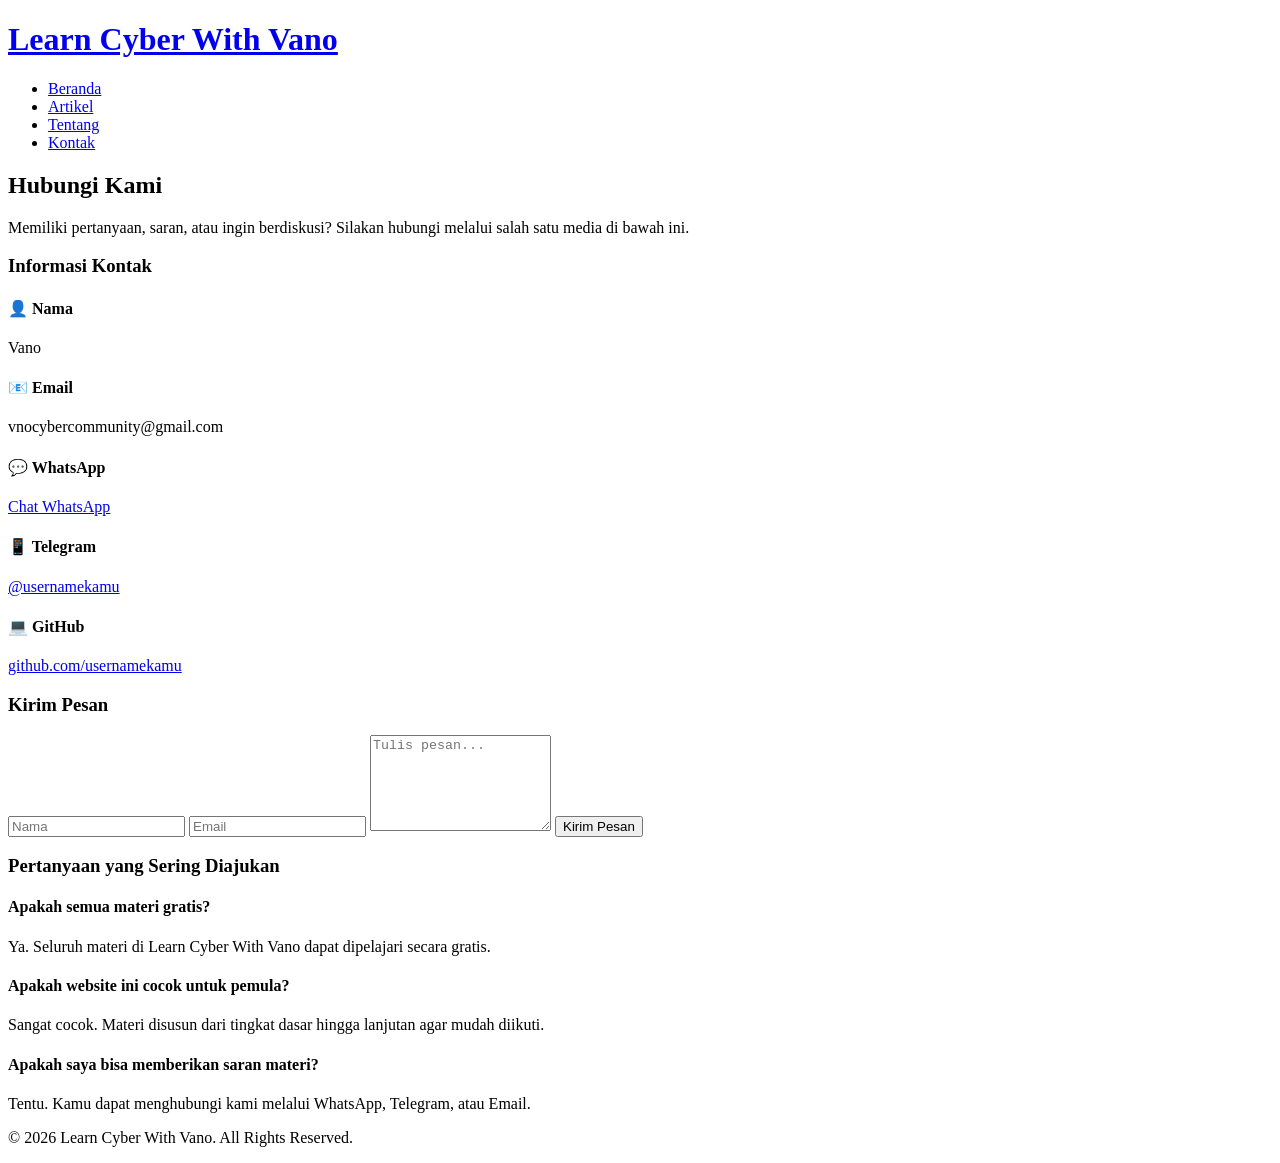
==== contact.html @ 77b37b09 "Create contact.html for user inquiries Added a contact page with information and a form for users to" ====
<!DOCTYPE html>
<html lang="id">

<head>

    <meta charset="UTF-8">

    <meta name="viewport" content="width=device-width, initial-scale=1.0">

    <title>Kontak | Learn Cyber With Vano</title>

    <meta name="description"
        content="Hubungi Learn Cyber With Vano melalui WhatsApp, Telegram, Email, atau GitHub.">

    <link rel="stylesheet" href="assets/css/style.css">

</head>

<body>

    <!-- Header -->

    <header>

        <div class="container">

            <div class="logo">

                <a href="index.html">

                    <h1>Learn Cyber With Vano</h1>

                </a>

            </div>

            <nav>

                <ul>

                    <li><a href="index.html">Beranda</a></li>

                    <li><a href="artikel.html">Artikel</a></li>

                    <li><a href="about.html">Tentang</a></li>

                    <li><a href="contact.html" class="active">Kontak</a></li>

                </ul>

            </nav>

        </div>

    </header>

    <!-- Hero -->

    <section class="page-header">

        <div class="container">

            <h2>Hubungi Kami</h2>

            <p>

                Memiliki pertanyaan, saran, atau ingin berdiskusi?
                Silakan hubungi melalui salah satu media di bawah ini.

            </p>

        </div>

    </section>

    <!-- Informasi Kontak -->

    <section class="contact-info">

        <div class="container">

            <h3>Informasi Kontak</h3>

            <div class="contact-card">

                <h4>👤 Nama</h4>

                <p>Vano</p>

            </div>

            <div class="contact-card">

                <h4>📧 Email</h4>

                <p>vnocybercommunity@gmail.com</p>

            </div>

            <div class="contact-card">

                <h4>💬 WhatsApp</h4>

                <p>

                    <a href="https://wa.me/628212165939">

                        Chat WhatsApp

                    </a>

                </p>

            </div>

            <div class="contact-card">

                <h4>📱 Telegram</h4>

                <p>

                    <a href="https://t.me/xpresspl">

                        @usernamekamu

                    </a>

                </p>

            </div>

            <div class="contact-card">

                <h4>💻 GitHub</h4>

                <p>

                    <a href="https://github.com/vnocyber">

                        github.com/usernamekamu

                    </a>

                </p>

            </div>

        </div>

    </section>

    <!-- Form -->

    <section class="contact-form">

        <div class="container">

            <h3>Kirim Pesan</h3>

            <form>

                <input
                    type="text"
                    placeholder="Nama"
                    required>

                <input
                    type="email"
                    placeholder="Email"
                    required>

                <textarea
                    rows="6"
                    placeholder="Tulis pesan..."
                    required></textarea>

                <button type="submit">

                    Kirim Pesan

                </button>

            </form>

        </div>

    </section>

    <!-- FAQ -->

    <section class="faq">

        <div class="container">

            <h3>Pertanyaan yang Sering Diajukan</h3>

            <div class="faq-item">

                <h4>Apakah semua materi gratis?</h4>

                <p>

                    Ya. Seluruh materi di Learn Cyber With Vano
                    dapat dipelajari secara gratis.

                </p>

            </div>

            <div class="faq-item">

                <h4>Apakah website ini cocok untuk pemula?</h4>

                <p>

                    Sangat cocok. Materi disusun dari tingkat dasar
                    hingga lanjutan agar mudah diikuti.

                </p>

            </div>

            <div class="faq-item">

                <h4>Apakah saya bisa memberikan saran materi?</h4>

                <p>

                    Tentu. Kamu dapat menghubungi kami melalui
                    WhatsApp, Telegram, atau Email.

                </p>

            </div>

        </div>

    </section>

    <!-- Footer -->

    <footer>

        <div class="container">

            <p>

                © 2026 Learn Cyber With Vano.
                All Rights Reserved.

            </p>

        </div>

    </footer>

</body>

              </html>
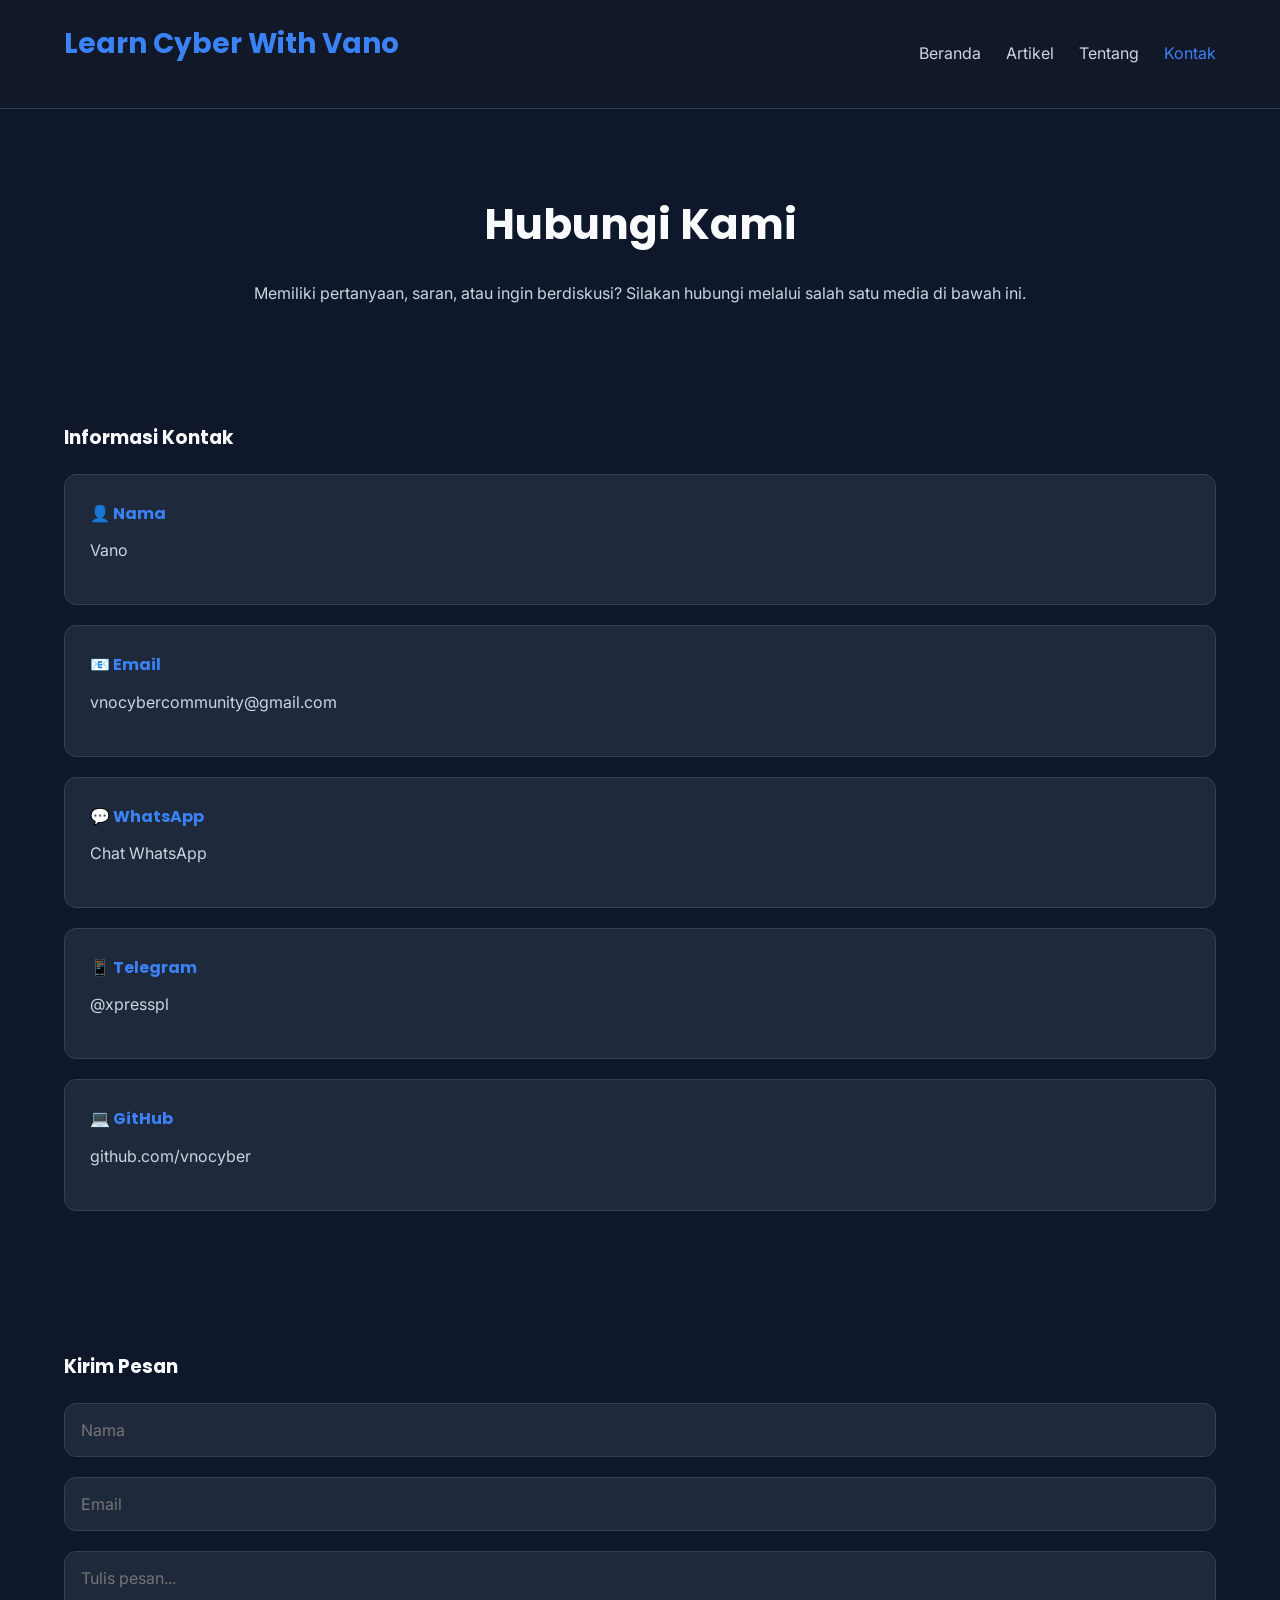
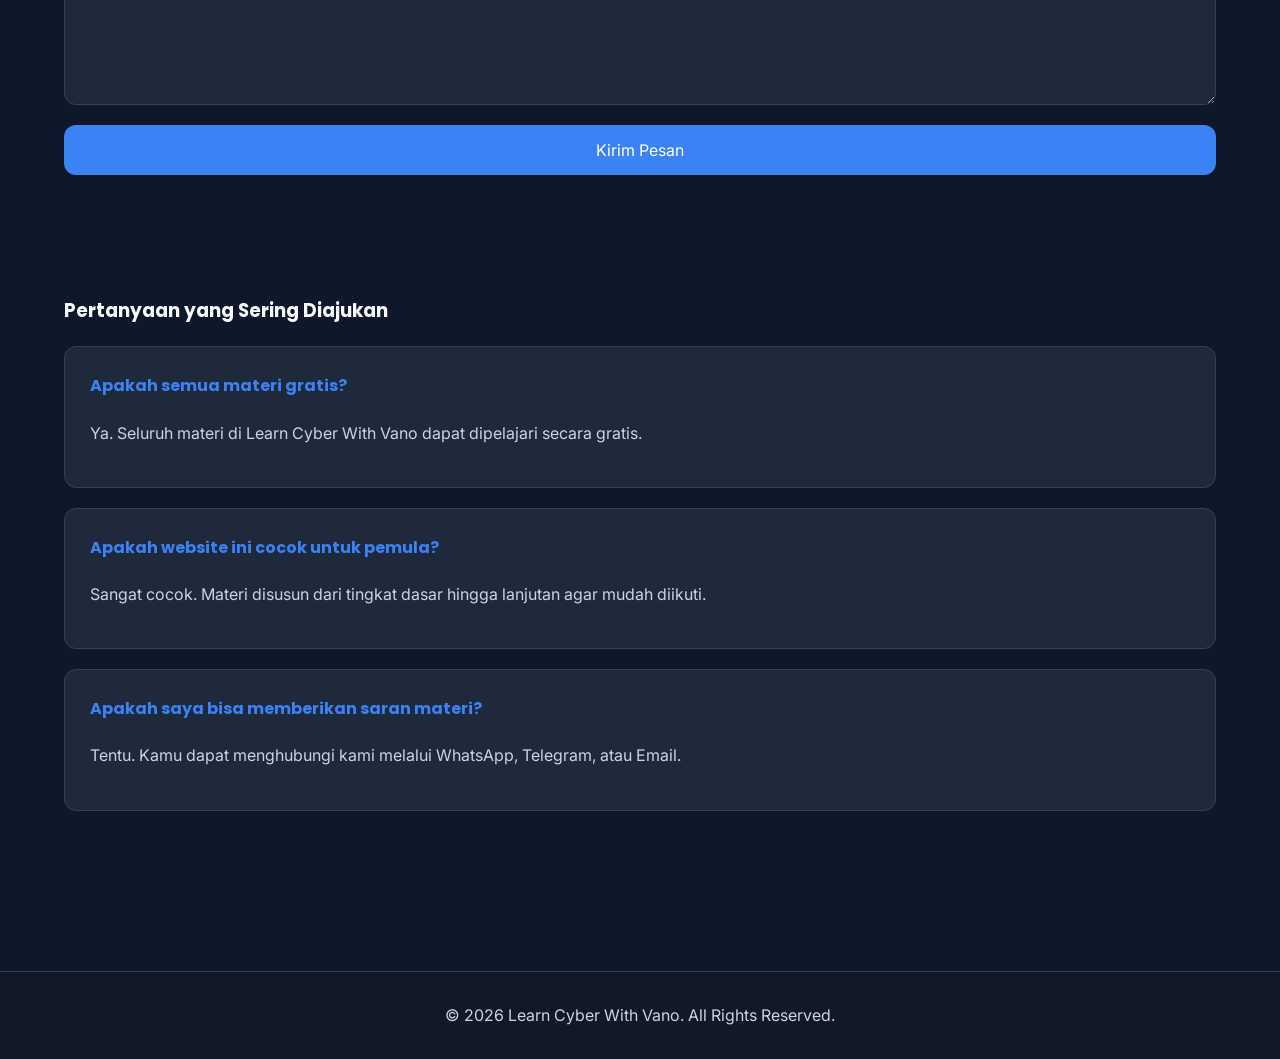
==== commit 1c80fd7a: "Update social media links in contact.html" ====
--- a/contact.html
+++ b/contact.html
@@ -121,7 +121,7 @@
 
                     <a href="https://t.me/xpresspl">
 
-                        @usernamekamu
+                        @xpresspl
 
                     </a>
 
@@ -137,7 +137,7 @@
 
                     <a href="https://github.com/vnocyber">
 
-                        github.com/usernamekamu
+                        github.com/vnocyber
 
                     </a>
 
--- a/assets/css/style.css
+++ b/assets/css/style.css
@@ -0,0 +1,1610 @@
+/* ==========================================
+   Learn Cyber With Vano
+   Main Stylesheet
+   Version : 1.0
+========================================== */
+
+/* ===========================
+   Google Font
+=========================== */
+
+@import url('https://fonts.googleapis.com/css2?family=Inter:wght@300;400;500;600;700&family=Poppins:wght@300;400;500;600;700&display=swap');
+
+/* ===========================
+   CSS Variables
+=========================== */
+
+:root{
+
+    --primary:#3B82F6;
+
+    --secondary:#06B6D4;
+
+    --success:#22C55E;
+
+    --danger:#EF4444;
+
+    --warning:#F59E0B;
+
+    --background:#0F172A;
+
+    --card:#1E293B;
+
+    --border:#334155;
+
+    --text:#F8FAFC;
+
+    --text-secondary:#CBD5E1;
+
+    --shadow:0 10px 30px rgba(0,0,0,.25);
+
+    --radius:12px;
+
+    --transition:.3s ease;
+
+}
+
+/* ===========================
+   Reset CSS
+=========================== */
+
+*{
+
+    margin:0;
+
+    padding:0;
+
+    box-sizing:border-box;
+
+}
+
+html{
+
+    scroll-behavior:smooth;
+
+}
+
+body{
+
+    font-family:"Inter",sans-serif;
+
+    background:var(--background);
+
+    color:var(--text);
+
+    line-height:1.7;
+
+}
+
+/* ===========================
+   Global
+=========================== */
+
+.container{
+
+    width:90%;
+
+    max-width:1200px;
+
+    margin:auto;
+
+}
+
+a{
+
+    text-decoration:none;
+
+    color:inherit;
+
+}
+
+img{
+
+    max-width:100%;
+
+    display:block;
+
+}
+
+ul{
+
+    list-style:none;
+
+}
+
+section{
+
+    padding:80px 0;
+
+}
+
+h1,h2,h3,h4{
+
+    font-family:"Poppins",sans-serif;
+
+    margin-bottom:20px;
+
+}
+
+p{
+
+    color:var(--text-secondary);
+
+    margin-bottom:15px;
+
+}
+
+/* ===========================
+   Button
+=========================== */
+
+.btn{
+
+    display:inline-block;
+
+    padding:14px 30px;
+
+    background:var(--primary);
+
+    color:white;
+
+    border-radius:var(--radius);
+
+    transition:var(--transition);
+
+    font-weight:600;
+
+}
+
+.btn:hover{
+
+    transform:translateY(-3px);
+
+    background:#2563EB;
+
+}
+
+/* ===========================
+   Header
+=========================== */
+
+header{
+
+    position:sticky;
+
+    top:0;
+
+    z-index:1000;
+
+    background:#111827;
+
+    border-bottom:1px solid var(--border);
+
+}
+
+header .container{
+
+    display:flex;
+
+    justify-content:space-between;
+
+    align-items:center;
+
+    padding:20px 0;
+
+}
+
+.logo h1{
+
+    color:var(--primary);
+
+    font-size:28px;
+
+}
+
+nav ul{
+
+    display:flex;
+
+    gap:25px;
+
+}
+
+nav a{
+
+    transition:.3s;
+
+    color:var(--text-secondary);
+
+}
+
+nav a:hover,
+
+nav a.active{
+
+    color:var(--primary);
+
+}
+
+/* ===========================
+   Hero
+=========================== */
+
+.hero{
+
+    text-align:center;
+
+    padding:120px 0;
+
+}
+
+.hero h2{
+
+    font-size:52px;
+
+    max-width:800px;
+
+    margin:auto;
+
+}
+
+.hero p{
+
+    max-width:700px;
+
+    margin:25px auto 40px;
+
+    font-size:18px;
+
+}
+
+/* ===========================
+   Page Header
+=========================== */
+
+.page-header{
+
+    text-align:center;
+
+    padding:80px 0 40px;
+
+}
+
+.page-header h2{
+
+    font-size:42px;
+
+}
+
+/* ===========================
+   Category Card
+=========================== */
+
+.category-list{
+
+    display:grid;
+
+    grid-template-columns:repeat(2,1fr);
+
+    gap:25px;
+
+}
+
+.category-card{
+
+    background:var(--card);
+
+    padding:30px;
+
+    border-radius:var(--radius);
+
+    border:1px solid var(--border);
+
+    transition:var(--transition);
+
+}
+
+.category-card:hover{
+
+    transform:translateY(-6px);
+
+}
+
+/* ===========================
+   Search Section
+=========================== */
+
+.search-section{
+
+    padding:30px 0;
+
+}
+
+.search-section input{
+
+    width:100%;
+
+    padding:16px 20px;
+
+    border:1px solid var(--border);
+
+    border-radius:var(--radius);
+
+    background:var(--card);
+
+    color:var(--text);
+
+    font-size:16px;
+
+    outline:none;
+
+    transition:var(--transition);
+
+}
+
+.search-section input:focus{
+
+    border-color:var(--primary);
+
+    box-shadow:0 0 0 4px rgba(59,130,246,.15);
+
+}
+
+/* ===========================
+   Category Filter
+=========================== */
+
+.category-filter{
+
+    padding:20px 0;
+
+}
+
+.category-filter .container{
+
+    display:flex;
+
+    justify-content:center;
+
+    align-items:center;
+
+    flex-wrap:wrap;
+
+    gap:15px;
+
+}
+
+.filter-btn{
+
+    padding:12px 24px;
+
+    background:var(--card);
+
+    color:var(--text);
+
+    border:1px solid var(--border);
+
+    border-radius:30px;
+
+    cursor:pointer;
+
+    transition:var(--transition);
+
+    font-size:15px;
+
+}
+
+.filter-btn:hover{
+
+    background:var(--primary);
+
+}
+
+.filter-btn.active{
+
+    background:var(--primary);
+
+    border-color:var(--primary);
+
+}
+
+/* ===========================
+   Article List
+=========================== */
+
+.article-list,
+
+#articleContainer{
+
+    display:grid;
+
+    grid-template-columns:repeat(auto-fit,minmax(300px,1fr));
+
+    gap:25px;
+
+}
+
+/* ===========================
+   Article Card
+=========================== */
+
+.article-card{
+
+    background:var(--card);
+
+    border:1px solid var(--border);
+
+    border-radius:var(--radius);
+
+    overflow:hidden;
+
+    transition:var(--transition);
+
+}
+
+.article-card:hover{
+
+    transform:translateY(-8px);
+
+    box-shadow:var(--shadow);
+
+}
+
+.article-image{
+
+    width:100%;
+
+    height:180px;
+
+    background:#1f2937;
+
+}
+
+.article-content{
+
+    padding:25px;
+
+}
+
+.article-category{
+
+    display:inline-block;
+
+    padding:6px 12px;
+
+    border-radius:20px;
+
+    background:rgba(59,130,246,.15);
+
+    color:var(--primary);
+
+    font-size:13px;
+
+    margin-bottom:15px;
+
+}
+
+.article-title{
+
+    font-size:22px;
+
+    margin-bottom:12px;
+
+}
+
+.article-desc{
+
+    color:var(--text-secondary);
+
+    margin-bottom:20px;
+
+}
+
+.read-more{
+
+    color:var(--primary);
+
+    font-weight:600;
+
+}
+
+/* ===========================
+   About Section
+=========================== */
+
+.about-section,
+
+.vision,
+
+.mission,
+
+.topics{
+
+    padding:60px 0;
+
+}
+
+.about-section p,
+
+.vision p,
+
+.mission p{
+
+    max-width:800px;
+
+}
+
+/* ===========================
+   Contact
+=========================== */
+
+.contact-info{
+
+    padding:60px 0;
+
+}
+
+.contact-card{
+
+    background:var(--card);
+
+    border:1px solid var(--border);
+
+    border-radius:var(--radius);
+
+    padding:25px;
+
+    margin-bottom:20px;
+
+}
+
+.contact-card h4{
+
+    color:var(--primary);
+
+    margin-bottom:10px;
+
+}
+
+.contact-form{
+
+    padding:60px 0;
+
+}
+
+.contact-form form{
+
+    display:flex;
+
+    flex-direction:column;
+
+    gap:20px;
+
+}
+
+.contact-form input,
+
+.contact-form textarea{
+
+    background:var(--card);
+
+    border:1px solid var(--border);
+
+    color:var(--text);
+
+    padding:16px;
+
+    border-radius:var(--radius);
+
+    outline:none;
+
+    transition:var(--transition);
+
+}
+
+.contact-form input:focus,
+
+.contact-form textarea:focus{
+
+    border-color:var(--primary);
+
+}
+
+.contact-form button{
+
+    padding:15px;
+
+    border:none;
+
+    background:var(--primary);
+
+    color:white;
+
+    border-radius:var(--radius);
+
+    cursor:pointer;
+
+    font-size:16px;
+
+    transition:var(--transition);
+
+}
+
+.contact-form button:hover{
+
+    background:#2563EB;
+
+}
+
+/* ===========================
+   FAQ
+=========================== */
+
+.faq{
+
+    padding:60px 0;
+
+}
+
+.faq-item{
+
+    background:var(--card);
+
+    border:1px solid var(--border);
+
+    border-radius:var(--radius);
+
+    padding:25px;
+
+    margin-bottom:20px;
+
+}
+
+.faq-item h4{
+
+    color:var(--primary);
+
+}
+
+/* ===========================
+   Footer
+=========================== */
+
+footer{
+
+    margin-top:80px;
+
+    padding:30px 0;
+
+    border-top:1px solid var(--border);
+
+    text-align:center;
+
+    background:#111827;
+
+}
+
+footer p{
+
+    margin:0;
+
+    color:var(--text-secondary);
+
+}
+
+/* ===========================
+   Breadcrumb
+=========================== */
+
+.breadcrumb{
+
+    padding:20px 0;
+
+    border-bottom:1px solid var(--border);
+
+}
+
+.breadcrumb .container{
+
+    display:flex;
+
+    gap:10px;
+
+    align-items:center;
+
+    flex-wrap:wrap;
+
+    color:var(--text-secondary);
+
+}
+
+.breadcrumb a{
+
+    color:var(--primary);
+
+}
+
+.breadcrumb span{
+
+    color:var(--text-secondary);
+
+}
+
+/* ===========================
+   Detail Article Layout
+=========================== */
+
+.article-page{
+
+    padding:70px 0;
+
+}
+
+.article-page .container{
+
+    display:grid;
+
+    grid-template-columns:280px 1fr;
+
+    gap:50px;
+
+    align-items:start;
+
+}
+
+/* ===========================
+   Table Of Contents
+=========================== */
+
+.table-of-content{
+
+    position:sticky;
+
+    top:100px;
+
+    background:var(--card);
+
+    border:1px solid var(--border);
+
+    border-radius:var(--radius);
+
+    padding:25px;
+
+}
+
+.table-of-content h3{
+
+    margin-bottom:20px;
+
+}
+
+.table-of-content ul{
+
+    display:flex;
+
+    flex-direction:column;
+
+    gap:12px;
+
+}
+
+.table-of-content a{
+
+    color:var(--text-secondary);
+
+    transition:.3s;
+
+}
+
+.table-of-content a:hover{
+
+    color:var(--primary);
+
+    padding-left:8px;
+
+}
+
+/* ===========================
+   Article Content
+=========================== */
+
+.article-content{
+
+    background:var(--card);
+
+    border:1px solid var(--border);
+
+    border-radius:var(--radius);
+
+    padding:45px;
+
+}
+
+.article-content h1{
+
+    font-size:42px;
+
+}
+
+.article-content h2{
+
+    margin-top:45px;
+
+    font-size:34px;
+
+}
+
+.article-content h3{
+
+    margin-top:35px;
+
+    font-size:28px;
+
+}
+
+.article-content h4{
+
+    margin-top:30px;
+
+    font-size:22px;
+
+}
+
+.article-content p{
+
+    margin:20px 0;
+
+    text-align:justify;
+
+}
+
+.article-content ul{
+
+    list-style:disc;
+
+    padding-left:25px;
+
+    margin:20px 0;
+
+}
+
+.article-content ol{
+
+    padding-left:25px;
+
+    margin:20px 0;
+
+}
+
+.article-content li{
+
+    margin:10px 0;
+
+}
+
+/* ===========================
+   Code Block
+=========================== */
+
+pre{
+
+    background:#020617;
+
+    color:#F8FAFC;
+
+    border-radius:12px;
+
+    padding:25px;
+
+    overflow:auto;
+
+    margin:25px 0;
+
+    border:1px solid var(--border);
+
+}
+
+code{
+
+    font-family:Consolas, monospace;
+
+    font-size:15px;
+
+}
+
+:not(pre)>code{
+
+    background:#1e293b;
+
+    padding:4px 8px;
+
+    border-radius:6px;
+
+    color:#38BDF8;
+
+}
+
+/* ===========================
+   Blockquote
+=========================== */
+
+blockquote{
+
+    border-left:5px solid var(--primary);
+
+    padding:15px 20px;
+
+    background:#16213a;
+
+    margin:25px 0;
+
+    border-radius:8px;
+
+}
+
+/* ===========================
+   Table
+=========================== */
+
+table{
+
+    width:100%;
+
+    border-collapse:collapse;
+
+    margin:25px 0;
+
+}
+
+table th{
+
+    background:var(--primary);
+
+    color:white;
+
+    padding:15px;
+
+}
+
+table td{
+
+    border:1px solid var(--border);
+
+    padding:15px;
+
+}
+
+/* ===========================
+   Article Navigation
+=========================== */
+
+.article-navigation{
+
+    padding:40px 0 80px;
+
+}
+
+.article-navigation .container{
+
+    display:flex;
+
+    justify-content:space-between;
+
+    gap:20px;
+
+}
+
+.article-navigation a{
+
+    background:var(--card);
+
+    border:1px solid var(--border);
+
+    padding:16px 25px;
+
+    border-radius:10px;
+
+    transition:.3s;
+
+}
+
+.article-navigation a:hover{
+
+    background:var(--primary);
+
+}
+
+/* ===========================
+   Selection
+=========================== */
+
+::selection{
+
+    background:var(--primary);
+
+    color:white;
+
+}
+
+/* ===========================
+   Scrollbar
+=========================== */
+
+::-webkit-scrollbar{
+
+    width:10px;
+
+}
+
+::-webkit-scrollbar-track{
+
+    background:#0f172a;
+
+}
+
+::-webkit-scrollbar-thumb{
+
+    background:#3B82F6;
+
+    border-radius:20px;
+
+}
+
+/* ===========================
+   Utility Classes
+=========================== */
+
+.text-center{
+
+    text-align:center;
+
+}
+
+.text-left{
+
+    text-align:left;
+
+}
+
+.text-right{
+
+    text-align:right;
+
+}
+
+.mt-1{margin-top:10px;}
+.mt-2{margin-top:20px;}
+.mt-3{margin-top:30px;}
+.mt-4{margin-top:40px;}
+.mt-5{margin-top:50px;}
+
+.mb-1{margin-bottom:10px;}
+.mb-2{margin-bottom:20px;}
+.mb-3{margin-bottom:30px;}
+.mb-4{margin-bottom:40px;}
+.mb-5{margin-bottom:50px;}
+
+/* ===========================
+   Badge
+=========================== */
+
+.badge{
+
+    display:inline-block;
+
+    padding:6px 12px;
+
+    border-radius:999px;
+
+    background:rgba(59,130,246,.15);
+
+    color:var(--primary);
+
+    font-size:13px;
+
+    font-weight:600;
+
+}
+
+/* ===========================
+   Card Shadow
+=========================== */
+
+.shadow{
+
+    box-shadow:var(--shadow);
+
+}
+
+/* ===========================
+   Fade Animation
+=========================== */
+
+.fade-in{
+
+    animation:fadeIn .8s ease;
+
+}
+
+@keyframes fadeIn{
+
+    from{
+
+        opacity:0;
+
+        transform:translateY(20px);
+
+    }
+
+    to{
+
+        opacity:1;
+
+        transform:translateY(0);
+
+    }
+
+}
+
+/* ===========================
+   Slide Animation
+=========================== */
+
+.slide-up{
+
+    animation:slideUp .6s ease;
+
+}
+
+@keyframes slideUp{
+
+    from{
+
+        opacity:0;
+
+        transform:translateY(40px);
+
+    }
+
+    to{
+
+        opacity:1;
+
+        transform:translateY(0);
+
+    }
+
+}
+
+/* ===========================
+   Loading Spinner
+=========================== */
+
+.loader{
+
+    width:50px;
+
+    height:50px;
+
+    border:5px solid var(--border);
+
+    border-top:5px solid var(--primary);
+
+    border-radius:50%;
+
+    animation:spin 1s linear infinite;
+
+    margin:auto;
+
+}
+
+@keyframes spin{
+
+    100%{
+
+        transform:rotate(360deg);
+
+    }
+
+}
+
+/* ===========================
+   Scroll Progress
+=========================== */
+
+.progress-bar{
+
+    position:fixed;
+
+    top:0;
+
+    left:0;
+
+    width:0;
+
+    height:4px;
+
+    background:var(--primary);
+
+    z-index:9999;
+
+}
+
+/* ===========================
+   Back To Top
+=========================== */
+
+.back-to-top{
+
+    position:fixed;
+
+    right:25px;
+
+    bottom:25px;
+
+    width:50px;
+
+    height:50px;
+
+    display:flex;
+
+    justify-content:center;
+
+    align-items:center;
+
+    background:var(--primary);
+
+    color:white;
+
+    border-radius:50%;
+
+    cursor:pointer;
+
+    transition:.3s;
+
+    opacity:0;
+
+    visibility:hidden;
+
+}
+
+.back-to-top.show{
+
+    opacity:1;
+
+    visibility:visible;
+
+}
+
+.back-to-top:hover{
+
+    transform:translateY(-5px);
+
+}
+
+/* ===========================
+   Dark Mode Toggle
+=========================== */
+
+.theme-toggle{
+
+    width:45px;
+
+    height:45px;
+
+    border-radius:50%;
+
+    background:var(--card);
+
+    border:1px solid var(--border);
+
+    display:flex;
+
+    justify-content:center;
+
+    align-items:center;
+
+    cursor:pointer;
+
+    transition:.3s;
+
+}
+
+.theme-toggle:hover{
+
+    background:var(--primary);
+
+}
+
+/* ===========================
+   Horizontal Line
+=========================== */
+
+hr{
+
+    border:none;
+
+    border-top:1px solid var(--border);
+
+    margin:40px 0;
+
+}
+
+/* ===========================
+   Image Style
+=========================== */
+
+.article-content img{
+
+    width:100%;
+
+    border-radius:12px;
+
+    margin:25px 0;
+
+}
+
+/* ===========================
+   Link Style
+=========================== */
+
+.article-content a{
+
+    color:var(--secondary);
+
+}
+
+.article-content a:hover{
+
+    text-decoration:underline;
+
+}
+
+/* ==========================================
+   FINAL OPTIMIZATION
+========================================== */
+
+/* Smooth Transition */
+
+*{
+
+    transition:
+        background-color .3s ease,
+        color .3s ease,
+        border-color .3s ease,
+        transform .3s ease,
+        box-shadow .3s ease;
+
+}
+
+/* Focus */
+
+button:focus,
+input:focus,
+textarea:focus,
+select:focus{
+
+    outline:none;
+
+}
+
+/* Button Reset */
+
+button{
+
+    font-family:inherit;
+
+}
+
+/* Input */
+
+input,
+textarea{
+
+    font-family:inherit;
+
+    font-size:16px;
+
+}
+
+/* Prevent Image Drag */
+
+img{
+
+    user-select:none;
+
+    -webkit-user-drag:none;
+
+}
+
+/* Selection */
+
+::selection{
+
+    background:var(--primary);
+
+    color:#fff;
+
+}
+
+/* Hover Card */
+
+.article-card:hover .article-title{
+
+    color:var(--primary);
+
+}
+
+/* Hover Category */
+
+.category-card:hover h3{
+
+    color:var(--primary);
+
+}
+
+/* Hover Contact */
+
+.contact-card:hover{
+
+    box-shadow:var(--shadow);
+
+}
+
+/* Hover FAQ */
+
+.faq-item:hover{
+
+    border-color:var(--primary);
+
+}
+
+/* Footer Link */
+
+footer a{
+
+    color:var(--primary);
+
+}
+
+footer a:hover{
+
+    text-decoration:underline;
+
+}
+
+/* Table Responsive */
+
+.table-wrapper{
+
+    overflow-x:auto;
+
+}
+
+/* Video */
+
+video{
+
+    width:100%;
+
+    border-radius:12px;
+
+}
+
+/* iframe */
+
+iframe{
+
+    width:100%;
+
+    border:none;
+
+    border-radius:12px;
+
+}
+
+/* Mark */
+
+mark{
+
+    background:#FACC15;
+
+    color:#111827;
+
+    padding:2px 6px;
+
+    border-radius:4px;
+
+}
+
+/* Keyboard */
+
+kbd{
+
+    background:#111827;
+
+    border:1px solid var(--border);
+
+    padding:4px 8px;
+
+    border-radius:6px;
+
+    font-size:14px;
+
+}
+
+/* Small */
+
+small{
+
+    color:var(--text-secondary);
+
+}
+
+/* Sup */
+
+sup{
+
+    font-size:12px;
+
+}
+
+/* Sub */
+
+sub{
+
+    font-size:12px;
+
+}
+
+/* Disabled */
+
+button:disabled{
+
+    opacity:.5;
+
+    cursor:not-allowed;
+
+}
+
+/* Anchor Offset */
+
+[id]{
+
+    scroll-margin-top:90px;
+
+}
+
+/* Print */
+
+@media print{
+
+    header,
+    footer,
+    .theme-toggle,
+    .back-to-top,
+    .breadcrumb{
+
+        display:none;
+
+    }
+
+    body{
+
+        background:#fff;
+
+        color:#000;
+
+    }
+
+    .article-content{
+
+        border:none;
+
+        box-shadow:none;
+
+    }
+
+}
+
+/* End */
